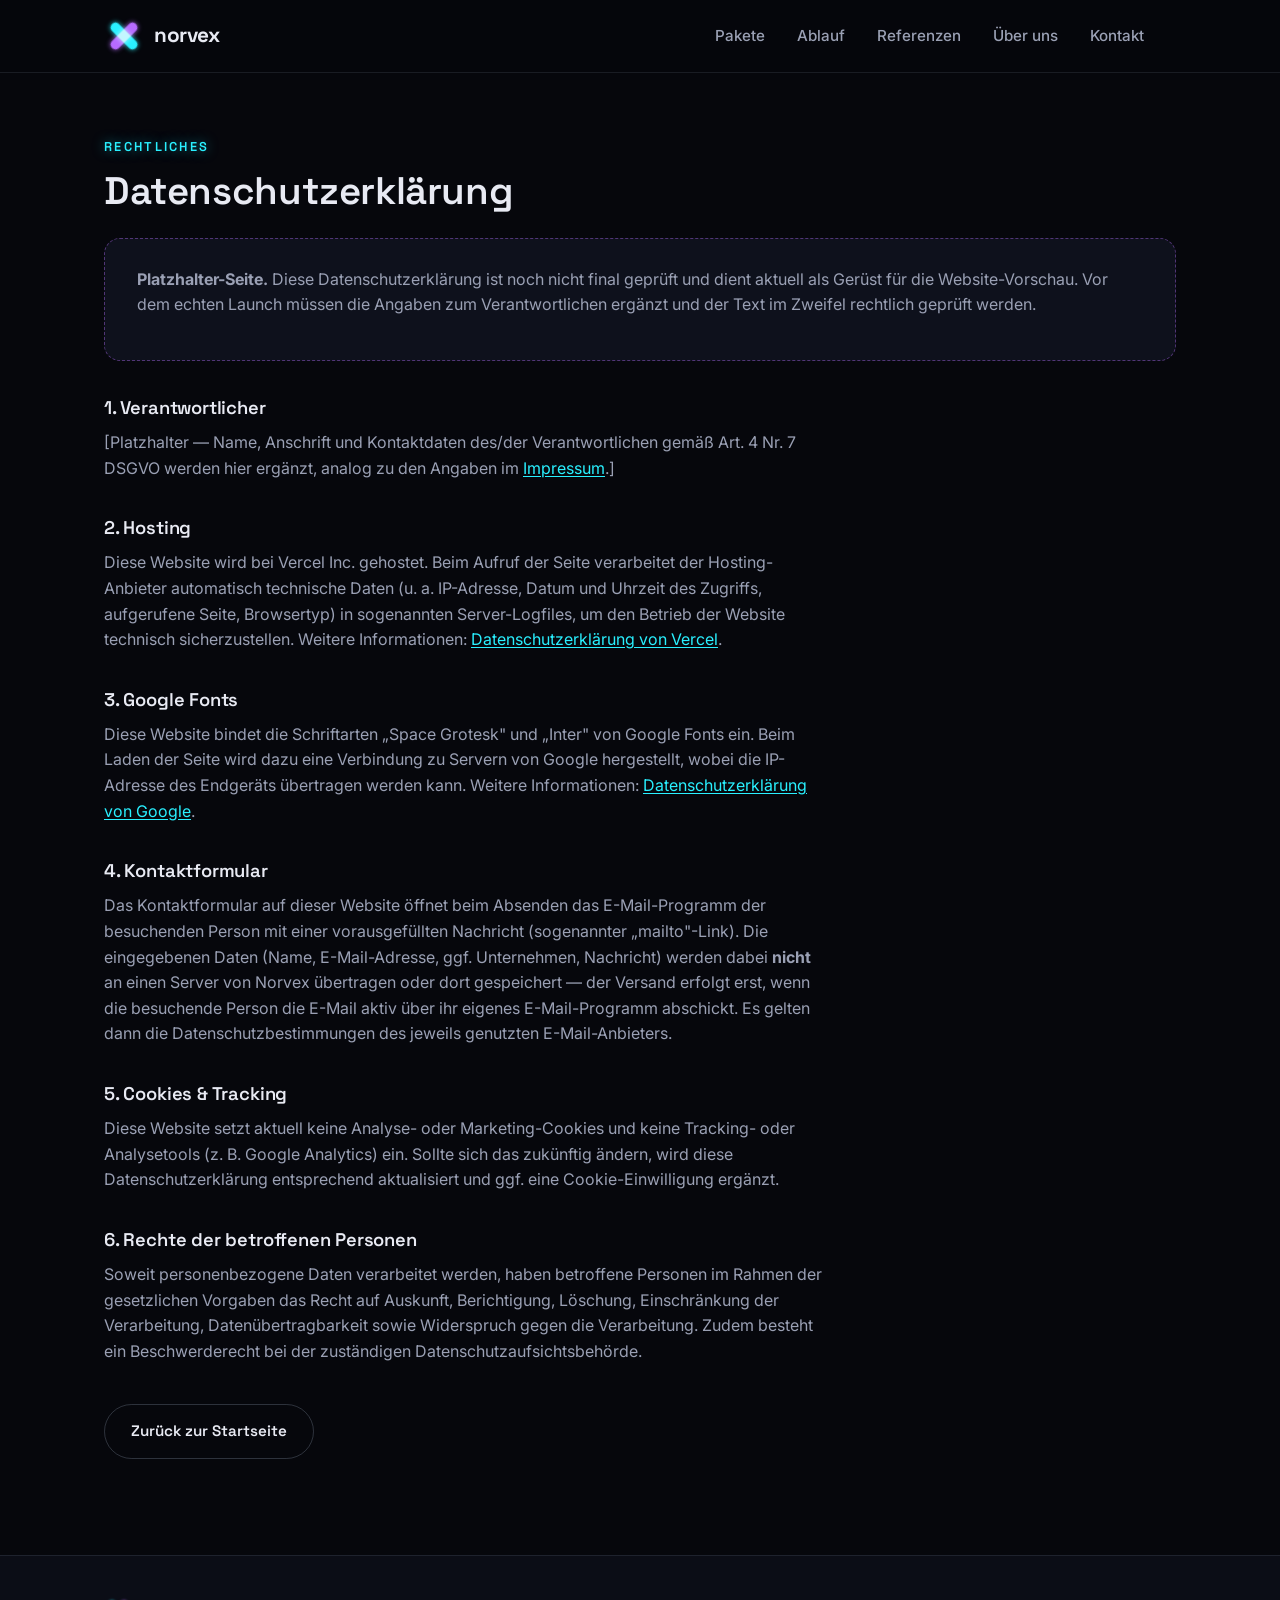
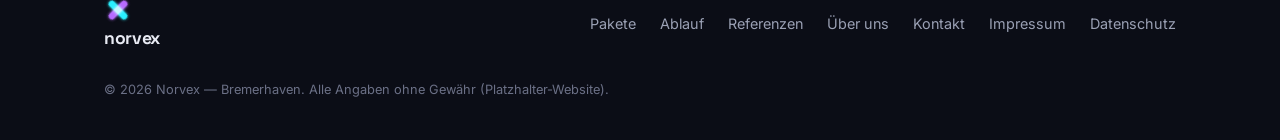
==== datenschutz.html @ a5093948 "Add Datenschutzerklärung placeholder page Covers hosting (Vercel), Google Fonts, the mailto-based co" ====
<!DOCTYPE html>
<html lang="de">
<head>
<meta charset="UTF-8">
<meta name="viewport" content="width=device-width, initial-scale=1.0">
<title>Datenschutzerklärung — Norvex</title>
<link rel="preconnect" href="https://fonts.googleapis.com">
<link rel="preconnect" href="https://fonts.gstatic.com" crossorigin>
<link href="https://fonts.googleapis.com/css2?family=Space+Grotesk:wght@500;600;700&family=Inter:wght@400;500;600&display=swap" rel="stylesheet">
<link rel="stylesheet" href="css/style.css">
</head>
<body>

<header class="site-header">
  <div class="container header-inner">
    <a href="index.html" class="logo" aria-label="Norvex Startseite">
      <svg class="logo-mark" width="40" height="40" viewBox="0 0 100 100" xmlns="http://www.w3.org/2000/svg" aria-hidden="true">
        <g style="isolation:isolate">
          <rect class="logo-bar-cyan" x="8" y="38" width="84" height="24" rx="12" transform="rotate(45 50 50)"/>
          <rect class="logo-bar-violet" x="8" y="38" width="84" height="24" rx="12" transform="rotate(-45 50 50)"/>
        </g>
      </svg>
      <span class="logo-word">norvex</span>
    </a>
    <nav class="main-nav" aria-label="Hauptnavigation">
      <a href="index.html#pakete">Pakete</a>
      <a href="index.html#ablauf">Ablauf</a>
      <a href="index.html#referenzen">Referenzen</a>
      <a href="index.html#ueber-uns">Über uns</a>
      <a href="index.html#kontakt">Kontakt</a>
    </nav>
  </div>
</header>

<main id="main">
  <section class="section legal-section">
    <div class="container">
      <p class="eyebrow">Rechtliches</p>
      <h1 class="section-title">Datenschutzerklärung</h1>

      <div class="legal-placeholder">
        <p><strong>Platzhalter-Seite.</strong> Diese Datenschutzerklärung ist noch nicht final geprüft
        und dient aktuell als Gerüst für die Website-Vorschau. Vor dem echten Launch müssen die
        Angaben zum Verantwortlichen ergänzt und der Text im Zweifel rechtlich geprüft werden.</p>
      </div>

      <h2 class="legal-subtitle">1. Verantwortlicher</h2>
      <p class="legal-text">
        [Platzhalter — Name, Anschrift und Kontaktdaten des/der Verantwortlichen gemäß Art. 4 Nr. 7 DSGVO
        werden hier ergänzt, analog zu den Angaben im <a href="impressum.html">Impressum</a>.]
      </p>

      <h2 class="legal-subtitle">2. Hosting</h2>
      <p class="legal-text">
        Diese Website wird bei Vercel Inc. gehostet. Beim Aufruf der Seite verarbeitet der Hosting-Anbieter
        automatisch technische Daten (u. a. IP-Adresse, Datum und Uhrzeit des Zugriffs, aufgerufene Seite,
        Browsertyp) in sogenannten Server-Logfiles, um den Betrieb der Website technisch sicherzustellen.
        Weitere Informationen: <a href="https://vercel.com/legal/privacy-policy" target="_blank" rel="noopener noreferrer">Datenschutzerklärung von Vercel</a>.
      </p>

      <h2 class="legal-subtitle">3. Google Fonts</h2>
      <p class="legal-text">
        Diese Website bindet die Schriftarten „Space Grotesk" und „Inter" von Google Fonts ein. Beim Laden
        der Seite wird dazu eine Verbindung zu Servern von Google hergestellt, wobei die IP-Adresse des
        Endgeräts übertragen werden kann. Weitere Informationen:
        <a href="https://policies.google.com/privacy" target="_blank" rel="noopener noreferrer">Datenschutzerklärung von Google</a>.
      </p>

      <h2 class="legal-subtitle">4. Kontaktformular</h2>
      <p class="legal-text">
        Das Kontaktformular auf dieser Website öffnet beim Absenden das E-Mail-Programm der besuchenden
        Person mit einer vorausgefüllten Nachricht (sogenannter „mailto"-Link). Die eingegebenen Daten
        (Name, E-Mail-Adresse, ggf. Unternehmen, Nachricht) werden dabei <strong>nicht</strong> an einen
        Server von Norvex übertragen oder dort gespeichert — der Versand erfolgt erst, wenn die
        besuchende Person die E-Mail aktiv über ihr eigenes E-Mail-Programm abschickt. Es gelten dann die
        Datenschutzbestimmungen des jeweils genutzten E-Mail-Anbieters.
      </p>

      <h2 class="legal-subtitle">5. Cookies &amp; Tracking</h2>
      <p class="legal-text">
        Diese Website setzt aktuell keine Analyse- oder Marketing-Cookies und keine Tracking- oder
        Analysetools (z. B. Google Analytics) ein. Sollte sich das zukünftig ändern, wird diese
        Datenschutzerklärung entsprechend aktualisiert und ggf. eine Cookie-Einwilligung ergänzt.
      </p>

      <h2 class="legal-subtitle">6. Rechte der betroffenen Personen</h2>
      <p class="legal-text">
        Soweit personenbezogene Daten verarbeitet werden, haben betroffene Personen im Rahmen der
        gesetzlichen Vorgaben das Recht auf Auskunft, Berichtigung, Löschung, Einschränkung der
        Verarbeitung, Datenübertragbarkeit sowie Widerspruch gegen die Verarbeitung. Zudem besteht ein
        Beschwerderecht bei der zuständigen Datenschutzaufsichtsbehörde.
      </p>

      <a href="index.html" class="btn btn-outline legal-back">Zurück zur Startseite</a>
    </div>
  </section>
</main>

<footer class="site-footer">
  <div class="container footer-inner">
    <div class="footer-brand">
      <svg class="logo-mark logo-mark-small" width="28" height="28" viewBox="0 0 100 100" xmlns="http://www.w3.org/2000/svg" aria-hidden="true">
        <g style="isolation:isolate">
          <rect class="logo-bar-cyan" x="8" y="38" width="84" height="24" rx="12" transform="rotate(45 50 50)"/>
          <rect class="logo-bar-violet" x="8" y="38" width="84" height="24" rx="12" transform="rotate(-45 50 50)"/>
        </g>
      </svg>
      <span class="logo-word">norvex</span>
    </div>
    <nav class="footer-nav" aria-label="Footer Navigation">
      <a href="index.html#pakete">Pakete</a>
      <a href="index.html#ablauf">Ablauf</a>
      <a href="index.html#referenzen">Referenzen</a>
      <a href="index.html#ueber-uns">Über uns</a>
      <a href="index.html#kontakt">Kontakt</a>
      <a href="impressum.html">Impressum</a>
      <a href="datenschutz.html">Datenschutz</a>
    </nav>
    <p class="footer-copy">© 2026 Norvex — Bremerhaven. Alle Angaben ohne Gewähr (Platzhalter-Website).</p>
  </div>
</footer>

</body>
</html>
---- css/style.css ----
/* =========================================================
   Norvex — Design Tokens
   ========================================================= */
:root {
  --bg: #06070c;
  --bg-alt: #0b0d16;
  --bg-card: #0e111c;
  --border: rgba(148, 163, 184, 0.14);
  --border-strong: rgba(148, 163, 184, 0.28);

  --text: #e8eaf3;
  --text-dim: #9aa0b4;
  --text-faint: #6b7086;

  --cyan: #29f0ff;
  --cyan-soft: rgba(41, 240, 255, 0.14);
  --violet: #b76bff;
  --violet-soft: rgba(183, 107, 255, 0.16);

  --glow-cyan: 0 0 8px rgba(41, 240, 255, 0.85), 0 0 24px rgba(41, 240, 255, 0.35), 0 0 60px rgba(41, 240, 255, 0.15);
  --glow-violet: 0 0 8px rgba(183, 107, 255, 0.85), 0 0 24px rgba(183, 107, 255, 0.35), 0 0 60px rgba(183, 107, 255, 0.15);

  --font-head: "Space Grotesk", "Segoe UI", sans-serif;
  --font-body: "Inter", "Segoe UI", sans-serif;

  --radius: 16px;
  --radius-sm: 10px;
  --container: 1120px;
}

/* =========================================================
   Reset
   ========================================================= */
*, *::before, *::after { box-sizing: border-box; }
html { scroll-behavior: smooth; }
body {
  margin: 0;
  background: var(--bg);
  color: var(--text);
  font-family: var(--font-body);
  font-size: 16px;
  line-height: 1.6;
  -webkit-font-smoothing: antialiased;
  overflow-x: hidden;
}
img, svg { display: block; max-width: 100%; }
a { color: inherit; text-decoration: none; }
ul, ol { list-style: none; margin: 0; padding: 0; }
h1, h2, h3, h4 {
  font-family: var(--font-head);
  font-weight: 600;
  line-height: 1.15;
  margin: 0;
  letter-spacing: -0.01em;
}
p { margin: 0; }
button { font: inherit; cursor: pointer; }

.skip-link {
  position: absolute;
  left: -999px;
  top: 0;
  background: var(--cyan);
  color: #06070c;
  padding: 10px 16px;
  z-index: 200;
  border-radius: 0 0 8px 0;
}
.skip-link:focus { left: 0; }

.container {
  width: 100%;
  max-width: var(--container);
  margin: 0 auto;
  padding: 0 24px;
}

/* =========================================================
   Text helpers
   ========================================================= */
.text-glow-cyan { color: var(--cyan); text-shadow: var(--glow-cyan); }
.text-glow-violet { color: var(--violet); text-shadow: var(--glow-violet); }

.eyebrow {
  font-family: var(--font-head);
  font-size: 0.8rem;
  font-weight: 600;
  letter-spacing: 0.18em;
  text-transform: uppercase;
  color: var(--cyan);
  text-shadow: 0 0 12px rgba(41, 240, 255, 0.5);
  margin-bottom: 12px;
}
.eyebrow.center { text-align: center; }

.section-title {
  font-size: clamp(1.7rem, 3.2vw, 2.4rem);
  margin-bottom: 16px;
}
.section-title.center { text-align: center; margin-left: auto; margin-right: auto; max-width: 640px; }

.section-sub {
  color: var(--text-dim);
  max-width: 620px;
  font-size: 1.02rem;
}
.section-sub.center { margin: 0 auto; text-align: center; }

/* =========================================================
   Buttons
   ========================================================= */
.btn {
  display: inline-flex;
  align-items: center;
  justify-content: center;
  gap: 8px;
  font-family: var(--font-head);
  font-weight: 600;
  font-size: 0.95rem;
  padding: 14px 26px;
  border-radius: 999px;
  border: 1px solid transparent;
  transition: transform 0.18s ease, box-shadow 0.18s ease, background 0.18s ease, color 0.18s ease;
  white-space: nowrap;
}
.btn:hover { transform: translateY(-2px); }

.btn-primary {
  background: linear-gradient(120deg, var(--cyan), var(--violet));
  color: #06070c;
  box-shadow: 0 0 20px rgba(41, 240, 255, 0.25), 0 0 32px rgba(183, 107, 255, 0.2);
}
.btn-primary:hover {
  box-shadow: 0 0 26px rgba(41, 240, 255, 0.45), 0 0 46px rgba(183, 107, 255, 0.35);
}

.btn-ghost {
  background: transparent;
  color: var(--text);
  border-color: var(--border-strong);
}
.btn-ghost:hover { border-color: var(--cyan); color: var(--cyan); box-shadow: 0 0 16px rgba(41, 240, 255, 0.25); }

.btn-outline {
  background: transparent;
  border-color: var(--border-strong);
  color: var(--text);
}
.btn-outline:hover { border-color: var(--violet); color: var(--violet); box-shadow: 0 0 16px rgba(183, 107, 255, 0.25); }

.btn-small { padding: 10px 18px; font-size: 0.85rem; }
.btn-full { width: 100%; }

/* =========================================================
   Logo
   ========================================================= */
.logo {
  display: inline-flex;
  align-items: center;
  gap: 10px;
}
.logo-mark { flex-shrink: 0; }
.logo-bar-cyan { fill: var(--cyan); filter: drop-shadow(0 0 6px rgba(41, 240, 255, 0.9)); }
.logo-bar-violet {
  fill: var(--violet);
  mix-blend-mode: screen;
  filter: drop-shadow(0 0 6px rgba(183, 107, 255, 0.9));
}
.logo-word {
  font-family: var(--font-head);
  font-weight: 700;
  font-size: 1.3rem;
  letter-spacing: -0.02em;
  color: var(--text);
}
.logo-mark-small + .logo-word { font-size: 1.1rem; }

/* =========================================================
   Header
   ========================================================= */
.site-header {
  position: sticky;
  top: 0;
  z-index: 100;
  backdrop-filter: blur(14px);
  background: rgba(6, 7, 12, 0.72);
  border-bottom: 1px solid var(--border);
}
.header-inner {
  display: flex;
  align-items: center;
  justify-content: space-between;
  gap: 24px;
  padding-top: 16px;
  padding-bottom: 16px;
}
.main-nav {
  display: flex;
  gap: 32px;
  margin-left: auto;
  margin-right: 32px;
}
.main-nav a {
  font-size: 0.95rem;
  font-weight: 500;
  color: var(--text-dim);
  transition: color 0.18s ease, text-shadow 0.18s ease;
}
.main-nav a:hover { color: var(--cyan); text-shadow: 0 0 10px rgba(41, 240, 255, 0.6); }

.nav-cta-mobile { display: none; }

.header-cta { flex-shrink: 0; }

.nav-toggle {
  display: none;
  flex-direction: column;
  justify-content: center;
  gap: 5px;
  width: 40px;
  height: 40px;
  background: transparent;
  border: 1px solid var(--border-strong);
  border-radius: 8px;
  padding: 0;
}
.nav-toggle span {
  display: block;
  height: 2px;
  margin: 0 8px;
  background: var(--text);
  border-radius: 2px;
  transition: transform 0.2s ease, opacity 0.2s ease;
}
.nav-toggle[aria-expanded="true"] span:nth-child(1) { transform: translateY(7px) rotate(45deg); }
.nav-toggle[aria-expanded="true"] span:nth-child(2) { opacity: 0; }
.nav-toggle[aria-expanded="true"] span:nth-child(3) { transform: translateY(-7px) rotate(-45deg); }

/* =========================================================
   Hero
   ========================================================= */
.hero {
  position: relative;
  min-height: calc(100vh - 81px);
  display: flex;
  align-items: center;
  padding: 90px 0;
  overflow: hidden;
}
.hero-glow {
  position: absolute;
  width: 520px;
  height: 520px;
  border-radius: 50%;
  filter: blur(110px);
  opacity: 0.35;
  pointer-events: none;
  z-index: 0;
}
.hero-glow-cyan { background: var(--cyan); top: -180px; left: -140px; }
.hero-glow-violet { background: var(--violet); top: -80px; right: -160px; }

.hero-inner { position: relative; z-index: 1; max-width: 780px; }

.scroll-cue {
  position: absolute;
  left: 50%;
  bottom: 28px;
  transform: translateX(-50%);
  z-index: 1;
  display: flex;
  flex-direction: column;
  align-items: center;
  gap: 6px;
  color: var(--text-dim);
  transition: color 0.2s ease;
}
.scroll-cue:hover { color: var(--cyan); }
.scroll-cue-text {
  font-family: var(--font-head);
  font-size: 0.72rem;
  font-weight: 600;
  letter-spacing: 0.14em;
  text-transform: uppercase;
}
.scroll-cue-arrow {
  filter: drop-shadow(0 0 6px rgba(41, 240, 255, 0.6));
  animation: scroll-cue-bounce 2s ease-in-out infinite;
}

@keyframes scroll-cue-bounce {
  0%, 100% { transform: translateY(0); }
  50% { transform: translateY(7px); }
}

.hero-title {
  font-size: clamp(2.2rem, 5vw, 3.6rem);
  margin-bottom: 22px;
}
.hero-sub {
  font-size: 1.1rem;
  color: var(--text-dim);
  max-width: 560px;
  margin-bottom: 36px;
}
.hero-actions { display: flex; gap: 16px; flex-wrap: wrap; }

/* =========================================================
   Sections
   ========================================================= */
.section { padding: 96px 0; }
.section-alt { background: var(--bg-alt); }

/* =========================================================
   Pricing
   ========================================================= */
.pricing-grid {
  margin-top: 56px;
  display: grid;
  grid-template-columns: repeat(3, 1fr);
  gap: 28px;
  align-items: stretch;
}
.price-card {
  position: relative;
  background: var(--bg-card);
  border: 1px solid var(--border);
  border-radius: var(--radius);
  padding: 36px 30px;
  display: flex;
  flex-direction: column;
  transition: transform 0.2s ease, border-color 0.2s ease;
}
.price-card:hover { transform: translateY(-4px); border-color: var(--border-strong); }

.price-card-featured {
  border-color: rgba(41, 240, 255, 0.5);
  background: linear-gradient(160deg, rgba(41, 240, 255, 0.06), rgba(183, 107, 255, 0.06)), var(--bg-card);
  box-shadow: 0 0 0 1px rgba(41, 240, 255, 0.15), 0 24px 60px -20px rgba(41, 240, 255, 0.25), 0 24px 60px -24px rgba(183, 107, 255, 0.2);
}

.price-badge {
  position: absolute;
  top: -14px;
  left: 30px;
  background: linear-gradient(120deg, var(--cyan), var(--violet));
  color: #06070c;
  font-family: var(--font-head);
  font-weight: 700;
  font-size: 0.75rem;
  letter-spacing: 0.05em;
  text-transform: uppercase;
  padding: 6px 14px;
  border-radius: 999px;
}

.price-name { font-size: 1.4rem; margin-bottom: 10px; }
.price-range {
  font-family: var(--font-head);
  font-size: 1.9rem;
  font-weight: 700;
  color: var(--cyan);
  text-shadow: var(--glow-cyan);
  margin-bottom: 12px;
}
.price-card-featured .price-range { color: var(--violet); text-shadow: var(--glow-violet); }

.price-desc { color: var(--text-dim); margin-bottom: 24px; }
.price-features {
  display: flex;
  flex-direction: column;
  gap: 12px;
  margin-bottom: 32px;
  flex-grow: 1;
}
.price-features li {
  position: relative;
  padding-left: 24px;
  font-size: 0.95rem;
  color: var(--text);
}
.price-features li::before {
  content: "";
  position: absolute;
  left: 0;
  top: 8px;
  width: 8px;
  height: 8px;
  border-radius: 50%;
  background: var(--cyan);
  box-shadow: 0 0 8px rgba(41, 240, 255, 0.9);
}
.price-card-featured .price-features li::before {
  background: var(--violet);
  box-shadow: 0 0 8px rgba(183, 107, 255, 0.9);
}

/* =========================================================
   Portfolio (Referenzen placeholder)
   ========================================================= */
.portfolio-grid {
  margin-top: 56px;
  display: grid;
  grid-template-columns: repeat(3, 1fr);
  gap: 28px;
}

.portfolio-placeholder {
  position: relative;
  aspect-ratio: 4 / 3;
  border: 1px dashed var(--border-strong);
  border-radius: var(--radius);
  display: flex;
  align-items: center;
  justify-content: center;
  overflow: hidden;
  background: rgba(14, 17, 28, 0.4);
}
.portfolio-placeholder::before {
  content: "";
  position: absolute;
  inset: 0;
  background:
    radial-gradient(circle at 25% 20%, rgba(41, 240, 255, 0.16), transparent 55%),
    radial-gradient(circle at 75% 80%, rgba(183, 107, 255, 0.16), transparent 55%);
}

.portfolio-badge {
  position: relative;
  font-family: var(--font-head);
  font-size: 0.78rem;
  font-weight: 600;
  letter-spacing: 0.05em;
  text-transform: uppercase;
  color: var(--text-dim);
  border: 1px solid var(--border-strong);
  border-radius: 999px;
  padding: 8px 16px;
  background: rgba(6, 7, 12, 0.6);
}

.portfolio-cta {
  margin-top: 40px;
  text-align: center;
}

/* =========================================================
   Process (Ablauf)
   ========================================================= */
.process-grid {
  margin-top: 56px;
  display: grid;
  grid-template-columns: repeat(4, 1fr);
  gap: 28px;
  counter-reset: step;
}
.process-step {
  background: var(--bg-card);
  border: 1px solid var(--border);
  border-radius: var(--radius);
  padding: 32px 26px;
}
.process-number {
  display: block;
  font-family: var(--font-head);
  font-size: 2.2rem;
  font-weight: 700;
  margin-bottom: 16px;
}
.process-step h3 { font-size: 1.1rem; margin-bottom: 10px; }
.process-step p { color: var(--text-dim); font-size: 0.95rem; }

/* =========================================================
   About
   ========================================================= */
.about-inner {
  display: grid;
  grid-template-columns: 1.2fr 0.8fr;
  gap: 60px;
  align-items: center;
}
.about-text p { color: var(--text-dim); margin-bottom: 16px; }
.about-text p:last-child { margin-bottom: 0; }

.about-visual {
  position: relative;
  height: 320px;
}
.about-glow-shape {
  position: absolute;
  border-radius: 50%;
  filter: blur(60px);
  opacity: 0.55;
}
.shape-cyan {
  width: 240px; height: 240px;
  background: var(--cyan);
  top: 10%; left: 10%;
}
.shape-violet {
  width: 240px; height: 240px;
  background: var(--violet);
  bottom: 5%; right: 5%;
  mix-blend-mode: screen;
}

/* =========================================================
   Contact
   ========================================================= */
.contact-inner {
  display: grid;
  grid-template-columns: 0.9fr 1.1fr;
  gap: 60px;
  align-items: start;
}
.contact-intro .section-sub { margin-bottom: 32px; }

.contact-details {
  display: flex;
  flex-direction: column;
  gap: 16px;
  margin-bottom: 20px;
}
.contact-details li { display: flex; flex-direction: column; gap: 2px; }
.contact-label {
  font-size: 0.78rem;
  text-transform: uppercase;
  letter-spacing: 0.08em;
  color: var(--text-faint);
}
.contact-details a { font-size: 1.05rem; font-weight: 500; transition: color 0.18s ease; }
.contact-details a:hover { color: var(--cyan); text-shadow: 0 0 10px rgba(41, 240, 255, 0.5); }

.placeholder-note {
  font-size: 0.85rem;
  color: var(--text-faint);
  background: rgba(183, 107, 255, 0.08);
  border: 1px dashed rgba(183, 107, 255, 0.35);
  border-radius: var(--radius-sm);
  padding: 12px 16px;
}

.contact-form {
  background: var(--bg-card);
  border: 1px solid var(--border);
  border-radius: var(--radius);
  padding: 36px;
  display: flex;
  flex-direction: column;
  gap: 20px;
}
.form-row { display: flex; flex-direction: column; gap: 8px; }
.form-row label { font-size: 0.85rem; color: var(--text-dim); }
.form-row input,
.form-row textarea {
  background: var(--bg-alt);
  border: 1px solid var(--border-strong);
  border-radius: var(--radius-sm);
  padding: 12px 14px;
  color: var(--text);
  font-family: var(--font-body);
  font-size: 0.95rem;
  resize: vertical;
  transition: border-color 0.18s ease, box-shadow 0.18s ease;
}
.form-row input:focus,
.form-row textarea:focus {
  outline: none;
  border-color: var(--cyan);
  box-shadow: 0 0 0 3px rgba(41, 240, 255, 0.15);
}
.form-note { font-size: 0.88rem; color: var(--cyan); min-height: 1.2em; }

/* =========================================================
   Footer
   ========================================================= */
.site-footer {
  border-top: 1px solid var(--border);
  padding: 40px 0;
  background: var(--bg-alt);
}
.footer-inner {
  display: flex;
  flex-wrap: wrap;
  align-items: center;
  justify-content: space-between;
  gap: 20px;
}
.footer-nav { display: flex; gap: 24px; flex-wrap: wrap; }
.footer-nav a {
  font-size: 0.9rem;
  color: var(--text-dim);
  transition: color 0.18s ease;
}
.footer-nav a:hover { color: var(--violet); text-shadow: 0 0 10px rgba(183, 107, 255, 0.5); }
.footer-copy {
  width: 100%;
  font-size: 0.8rem;
  color: var(--text-faint);
  margin-top: 8px;
}

/* =========================================================
   Legal placeholder page
   ========================================================= */
.legal-section { padding-top: 64px; }
.legal-placeholder {
  background: var(--bg-card);
  border: 1px dashed rgba(183, 107, 255, 0.4);
  border-radius: var(--radius);
  padding: 28px 32px;
  margin: 24px 0 32px;
  color: var(--text-dim);
}
.legal-placeholder p { margin-bottom: 14px; }
.legal-placeholder ul { margin: 0 0 4px; padding-left: 20px; list-style: disc; }
.legal-placeholder li { margin-bottom: 6px; }

.legal-subtitle {
  font-size: 1.15rem;
  margin: 36px 0 12px;
}
.legal-text {
  color: var(--text-dim);
  max-width: 720px;
  margin-bottom: 8px;
}
.legal-text a { color: var(--cyan); text-decoration: underline; text-underline-offset: 2px; }
.legal-text a:hover { text-shadow: 0 0 8px rgba(41, 240, 255, 0.5); }
.legal-back { margin-top: 32px; }

/* =========================================================
   Responsive
   ========================================================= */
@media (max-width: 960px) {
  .pricing-grid { grid-template-columns: 1fr; }
  .portfolio-grid { grid-template-columns: 1fr; }
  .process-grid { grid-template-columns: repeat(2, 1fr); }
  .about-inner { grid-template-columns: 1fr; }
  .about-visual { height: 220px; order: -1; }
  .contact-inner { grid-template-columns: 1fr; }
}

@media (max-width: 760px) {
  .header-inner { padding-top: 14px; padding-bottom: 14px; }
  .main-nav { display: none; }
  .header-cta { display: none; }
  .nav-toggle { display: flex; }

  .main-nav.nav-open {
    display: flex;
    flex-direction: column;
    position: absolute;
    top: 100%;
    left: 0;
    right: 0;
    background: rgba(6, 7, 12, 0.98);
    border-bottom: 1px solid var(--border);
    padding: 24px 24px 32px;
    gap: 22px;
    margin: 0;
    font-size: 1.05rem;
  }

  .nav-cta-mobile {
    display: flex;
    margin-top: 6px;
  }

  .hero { min-height: calc(100vh - 65px); padding: 64px 0; }
  .hero-glow { width: 360px; height: 360px; filter: blur(90px); }
  .hero-title { margin-bottom: 18px; }
  .hero-sub { margin-bottom: 28px; }
  .hero-actions { flex-direction: column; align-items: stretch; gap: 14px; }

  .section { padding: 64px 0; }
  .section-sub { font-size: 0.98rem; }
  .pricing-grid { margin-top: 40px; gap: 20px; }
  .portfolio-grid { margin-top: 40px; gap: 20px; }
  .portfolio-cta { margin-top: 28px; }
  .process-grid { grid-template-columns: 1fr; margin-top: 40px; gap: 20px; }
  .about-inner { gap: 32px; }
  .contact-inner { gap: 36px; }
}

@media (max-width: 420px) {
  .container { padding: 0 18px; }
  .price-card, .contact-form { padding: 26px 20px; }
  .hero-title { font-size: 2rem; }
  .btn { padding: 13px 22px; }
}

/* Reduced motion */
@media (prefers-reduced-motion: reduce) {
  html { scroll-behavior: auto; }
  .btn, .price-card, .main-nav a, .footer-nav a { transition: none; }
  .scroll-cue-arrow { animation: none; }
}

/* =========================================================
   Custom cursor (easter egg, fine-pointer devices only)
   ========================================================= */
.cursor-active,
.cursor-active a,
.cursor-active button,
.cursor-active input,
.cursor-active textarea {
  cursor: none;
}

.cursor-dot {
  position: fixed;
  top: 0;
  left: 0;
  width: 28px;
  height: 28px;
  pointer-events: none;
  z-index: 9999;
  transform: translate(-50%, -50%);
  transition: width 0.12s ease, height 0.12s ease, opacity 0.2s ease, transform 0.12s ease;
  opacity: 0;
}
.cursor-dot svg { width: 100%; height: 100%; display: block; }

.cursor-ring {
  position: fixed;
  top: 0;
  left: 0;
  width: 64px;
  height: 64px;
  border-radius: 50%;
  background: radial-gradient(circle, rgba(41, 240, 255, 0.4) 0%, rgba(183, 107, 255, 0.28) 45%, rgba(183, 107, 255, 0) 72%);
  filter: blur(4px);
  mix-blend-mode: screen;
  pointer-events: none;
  z-index: 9998;
  transform: translate(-50%, -50%);
  transition: width 0.2s ease, height 0.2s ease, opacity 0.2s ease;
  opacity: 0;
}

.cursor-dot.cursor-visible,
.cursor-ring.cursor-visible { opacity: 1; }

.cursor-dot.cursor-hover {
  width: 36px;
  height: 36px;
  transform: translate(-50%, -50%) rotate(90deg);
}

.cursor-ring.cursor-hover {
  width: 88px;
  height: 88px;
}
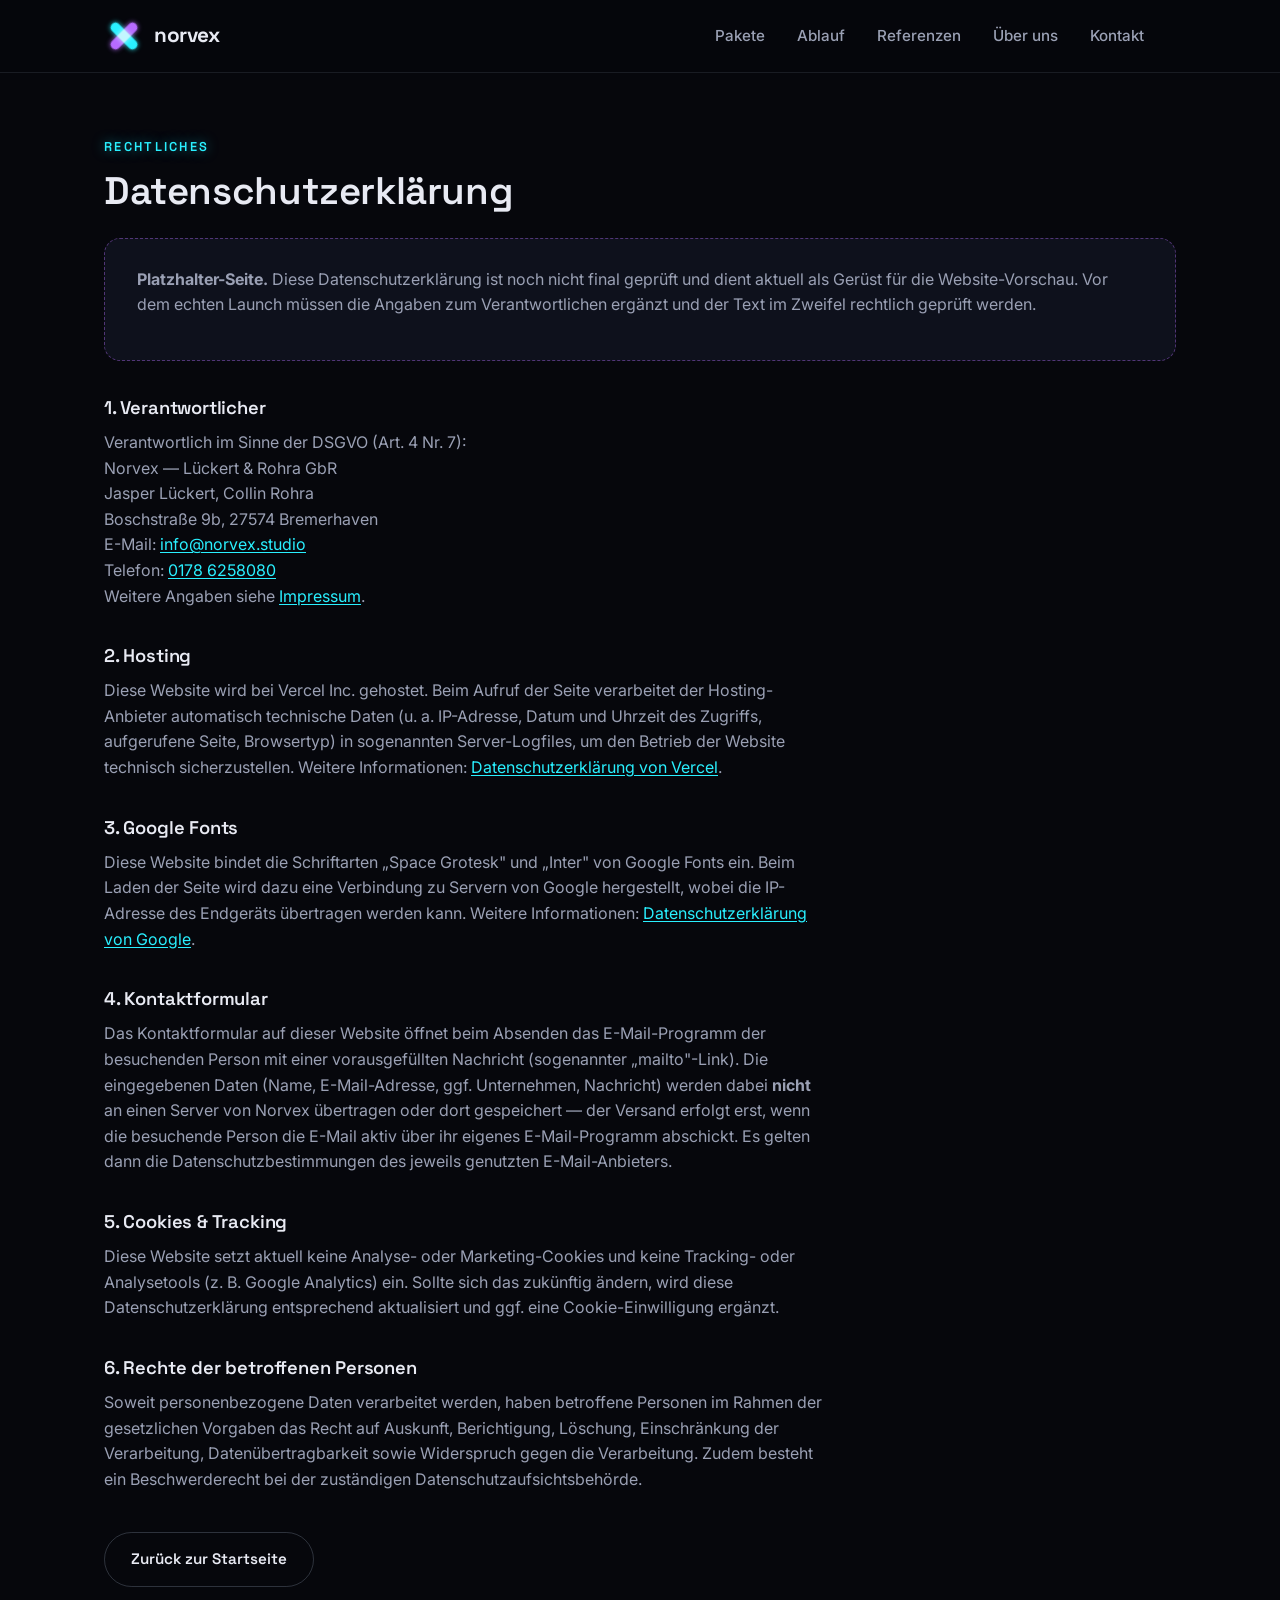
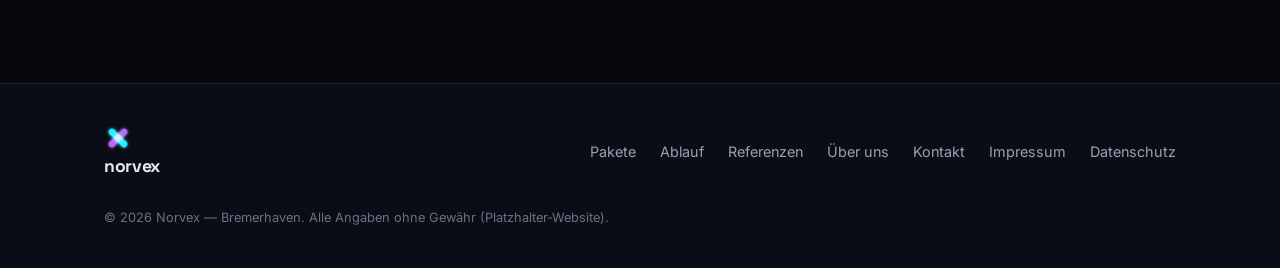
==== commit 9d54a16a: "Fill in real business details in Impressum, Datenschutz and Kontakt Adds the GbR's legal name, both " ====
--- a/datenschutz.html
+++ b/datenschutz.html
@@ -46,8 +46,13 @@
 
       <h2 class="legal-subtitle">1. Verantwortlicher</h2>
       <p class="legal-text">
-        [Platzhalter — Name, Anschrift und Kontaktdaten des/der Verantwortlichen gemäß Art. 4 Nr. 7 DSGVO
-        werden hier ergänzt, analog zu den Angaben im <a href="impressum.html">Impressum</a>.]
+        Verantwortlich im Sinne der DSGVO (Art. 4 Nr. 7):<br>
+        Norvex — Lückert &amp; Rohra GbR<br>
+        Jasper Lückert, Collin Rohra<br>
+        Boschstraße 9b, 27574 Bremerhaven<br>
+        E-Mail: <a href="mailto:info@norvex.studio">info@norvex.studio</a><br>
+        Telefon: <a href="tel:+491786258080">0178 6258080</a><br>
+        Weitere Angaben siehe <a href="impressum.html">Impressum</a>.
       </p>
 
       <h2 class="legal-subtitle">2. Hosting</h2>
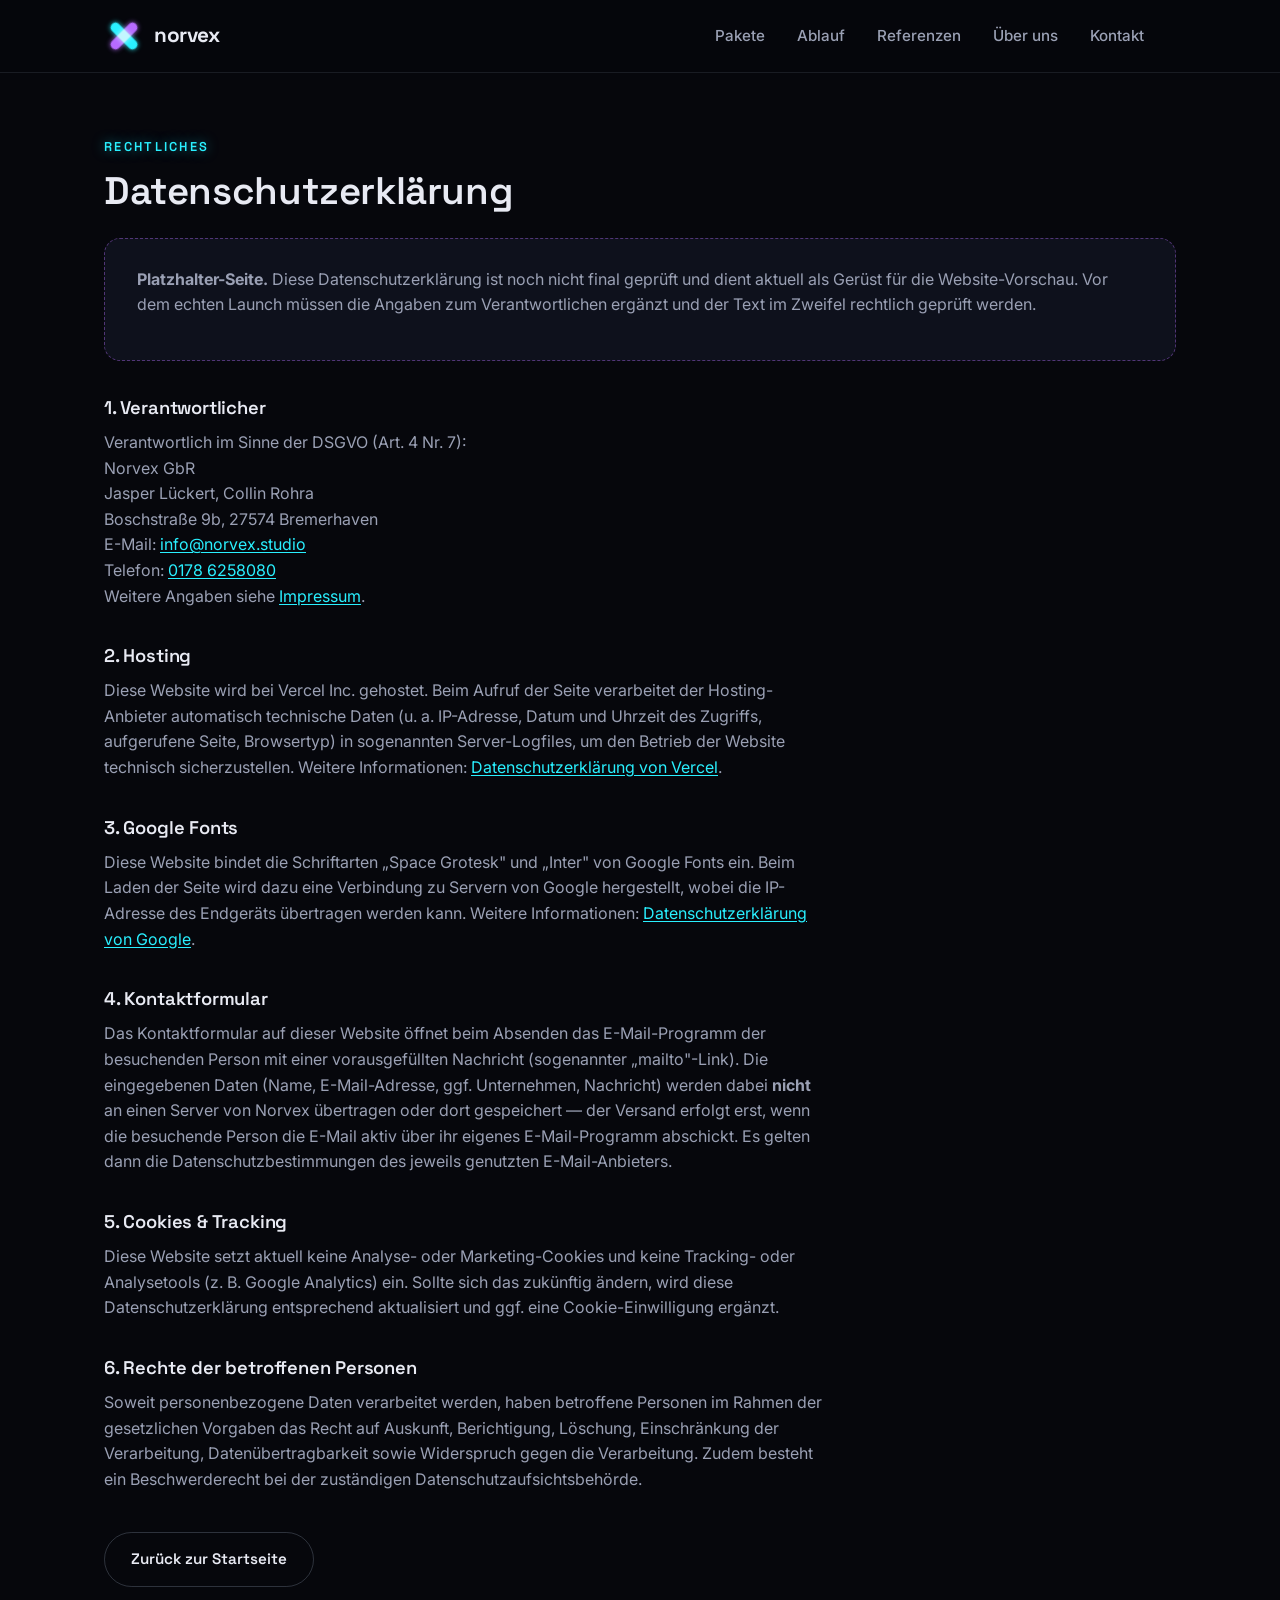
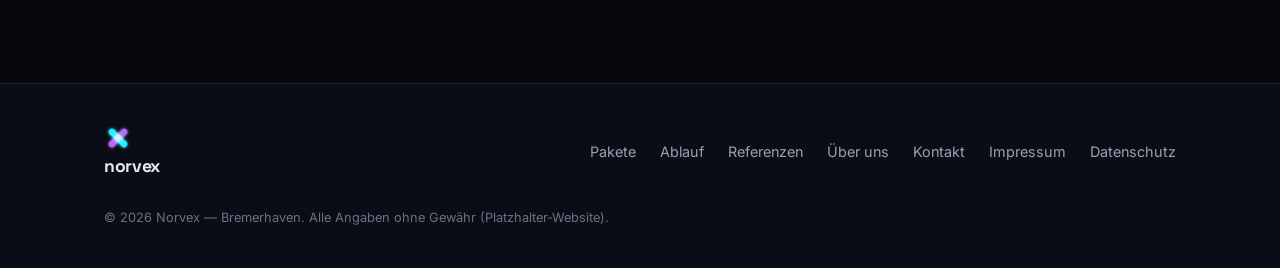
==== commit f153fb04: "Correct company name to Norvex GbR in Impressum and Datenschutz" ====
--- a/datenschutz.html
+++ b/datenschutz.html
@@ -47,7 +47,7 @@
       <h2 class="legal-subtitle">1. Verantwortlicher</h2>
       <p class="legal-text">
         Verantwortlich im Sinne der DSGVO (Art. 4 Nr. 7):<br>
-        Norvex — Lückert &amp; Rohra GbR<br>
+        Norvex GbR<br>
         Jasper Lückert, Collin Rohra<br>
         Boschstraße 9b, 27574 Bremerhaven<br>
         E-Mail: <a href="mailto:info@norvex.studio">info@norvex.studio</a><br>
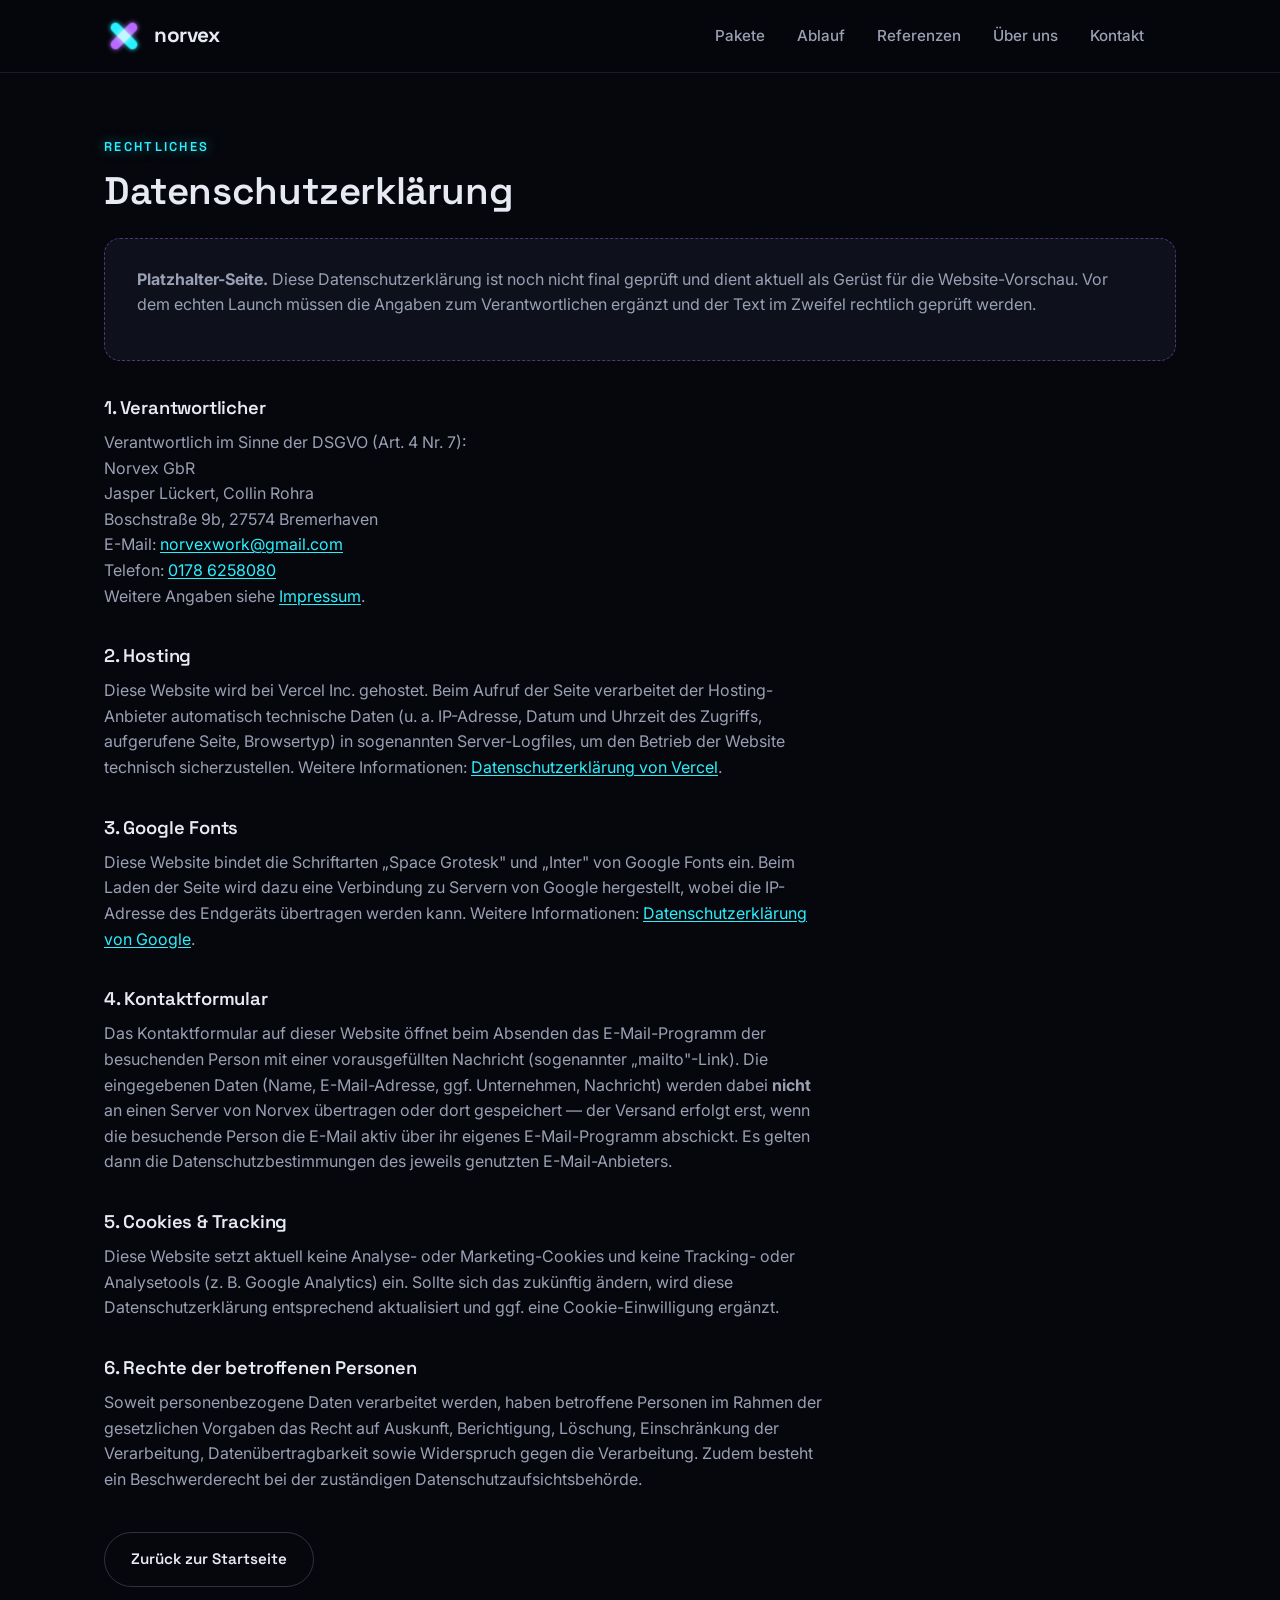
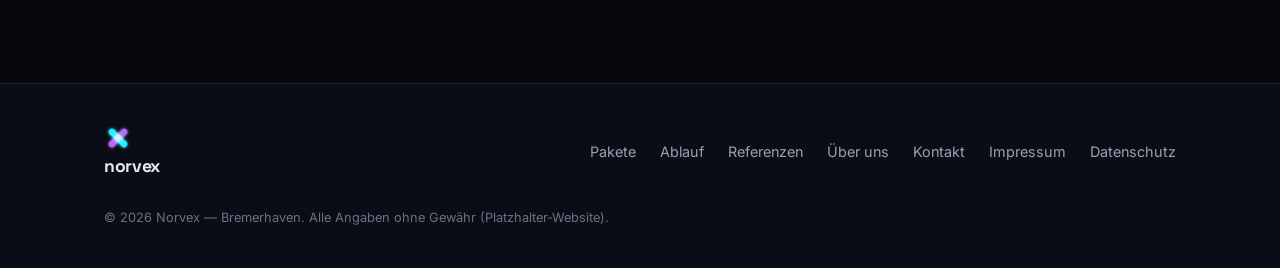
==== commit 306676a8: "Switch contact email to direct Gmail address as interim fix Uses norvexwork@gmail.com everywhere (Ko" ====
--- a/datenschutz.html
+++ b/datenschutz.html
@@ -50,7 +50,7 @@
         Norvex GbR<br>
         Jasper Lückert, Collin Rohra<br>
         Boschstraße 9b, 27574 Bremerhaven<br>
-        E-Mail: <a href="mailto:info@norvex.studio">info@norvex.studio</a><br>
+        E-Mail: <a href="mailto:norvexwork@gmail.com">norvexwork@gmail.com</a><br>
         Telefon: <a href="tel:+491786258080">0178 6258080</a><br>
         Weitere Angaben siehe <a href="impressum.html">Impressum</a>.
       </p>
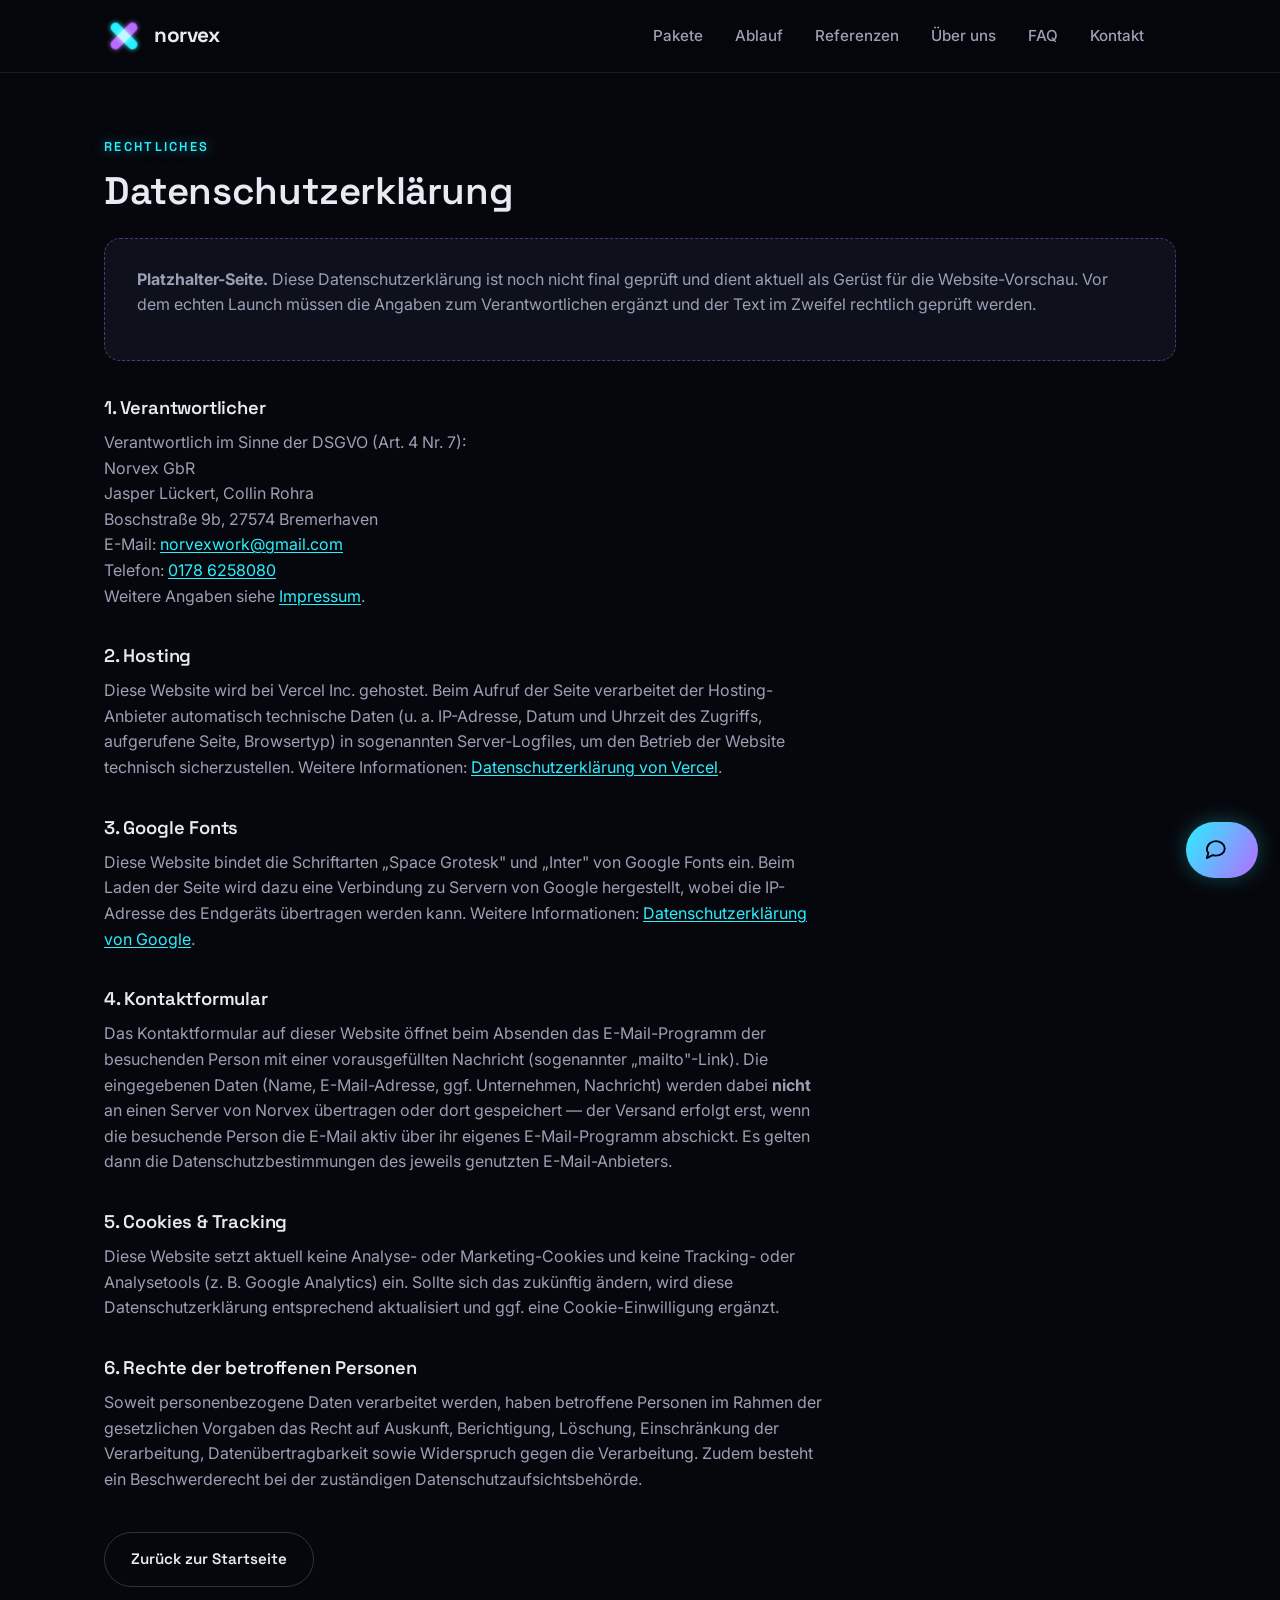
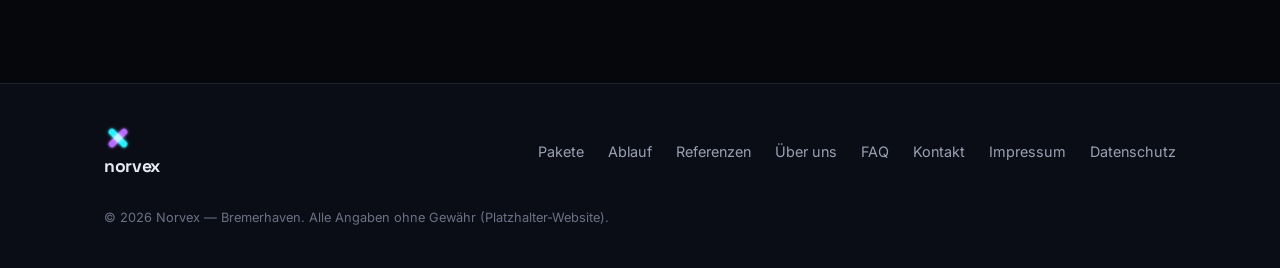
==== commit d03322ef: "Add FAQ, WhatsApp button, side dot-nav, response-time note, sitemap - FAQ accordion (native details/" ====
--- a/datenschutz.html
+++ b/datenschutz.html
@@ -27,6 +27,7 @@
       <a href="index.html#ablauf">Ablauf</a>
       <a href="index.html#referenzen">Referenzen</a>
       <a href="index.html#ueber-uns">Über uns</a>
+      <a href="index.html#faq">FAQ</a>
       <a href="index.html#kontakt">Kontakt</a>
     </nav>
   </div>
@@ -117,6 +118,7 @@
       <a href="index.html#ablauf">Ablauf</a>
       <a href="index.html#referenzen">Referenzen</a>
       <a href="index.html#ueber-uns">Über uns</a>
+      <a href="index.html#faq">FAQ</a>
       <a href="index.html#kontakt">Kontakt</a>
       <a href="impressum.html">Impressum</a>
       <a href="datenschutz.html">Datenschutz</a>
@@ -125,5 +127,18 @@
   </div>
 </footer>
 
+<a
+  class="whatsapp-fab"
+  href="https://wa.me/491786258080?text=Hallo%20Norvex%2C%20ich%20habe%20eine%20Frage%20zu%20einer%20Website."
+  target="_blank"
+  rel="noopener noreferrer"
+  aria-label="Per WhatsApp schreiben"
+>
+  <svg viewBox="0 0 32 32" width="26" height="26" fill="none" stroke="currentColor" stroke-width="2.3" stroke-linecap="round" stroke-linejoin="round" aria-hidden="true">
+    <path d="M6 16c0-6.6 5.4-11 11-11s11 4.4 11 9-4.4 9-11 9c-1.4 0-2.7-.2-3.9-.6L6 26l1.8-6.4C6.7 18.2 6 17.1 6 16Z"/>
+  </svg>
+  <span class="whatsapp-fab-label">WhatsApp</span>
+</a>
+
 </body>
 </html>
--- a/css/style.css
+++ b/css/style.css
@@ -445,6 +445,68 @@
 }
 
 /* =========================================================
+   FAQ
+   ========================================================= */
+.faq-list {
+  max-width: 720px;
+  margin: 48px auto 0;
+  display: flex;
+  flex-direction: column;
+  gap: 12px;
+}
+
+.faq-item {
+  background: var(--bg-card);
+  border: 1px solid var(--border);
+  border-radius: var(--radius-sm);
+  padding: 4px 22px;
+  transition: border-color 0.2s ease;
+}
+.faq-item[open] { border-color: var(--border-strong); }
+
+.faq-item summary {
+  list-style: none;
+  cursor: pointer;
+  display: flex;
+  align-items: center;
+  justify-content: space-between;
+  gap: 16px;
+  padding: 18px 0;
+  font-family: var(--font-head);
+  font-weight: 600;
+  font-size: 1rem;
+}
+.faq-item summary::-webkit-details-marker { display: none; }
+
+.faq-item summary::after {
+  content: "+";
+  flex-shrink: 0;
+  font-family: var(--font-head);
+  font-size: 1.3rem;
+  font-weight: 400;
+  color: var(--cyan);
+  text-shadow: 0 0 10px rgba(41, 240, 255, 0.5);
+  transition: transform 0.2s ease;
+}
+.faq-item[open] summary::after {
+  content: "+";
+  transform: rotate(45deg);
+  color: var(--violet);
+  text-shadow: 0 0 10px rgba(183, 107, 255, 0.5);
+}
+
+.faq-item p {
+  color: var(--text-dim);
+  padding: 0 0 20px;
+  margin: 0;
+  max-width: 62ch;
+}
+
+@media (prefers-reduced-motion: reduce) {
+  .faq-item, .faq-item summary::after { transition: none; }
+}
+
+/* =========================================================
    Process (Ablauf)
    ========================================================= */
 .process-grid {
@@ -530,6 +592,23 @@
 }
 .contact-details a { font-size: 1.05rem; font-weight: 500; transition: color 0.18s ease; }
 .contact-details a:hover { color: var(--cyan); text-shadow: 0 0 10px rgba(41, 240, 255, 0.5); }
+
+.response-time {
+  display: flex;
+  align-items: center;
+  gap: 9px;
+  margin-top: 24px;
+  font-size: 0.85rem;
+  color: var(--text-dim);
+}
+.response-dot {
+  width: 8px;
+  height: 8px;
+  border-radius: 50%;
+  background: var(--cyan);
+  box-shadow: 0 0 8px rgba(41, 240, 255, 0.8);
+  flex-shrink: 0;
+}
 
 .placeholder-note {
   font-size: 0.85rem;
@@ -570,6 +649,120 @@
   box-shadow: 0 0 0 3px rgba(41, 240, 255, 0.15);
 }
 .form-note { font-size: 0.88rem; color: var(--cyan); min-height: 1.2em; }
+
+/* =========================================================
+   Dot navigation (side scroll indicator)
+   ========================================================= */
+.dot-nav {
+  display: none;
+  position: fixed;
+  right: 28px;
+  top: 50%;
+  transform: translateY(-50%);
+  z-index: 400;
+  flex-direction: column;
+  align-items: center;
+  gap: 18px;
+}
+
+@media (min-width: 1180px) {
+  .dot-nav { display: flex; }
+}
+
+.dot-nav-item {
+  position: relative;
+  width: 9px;
+  height: 9px;
+  border-radius: 50%;
+  background: var(--border-strong);
+  transition: background 0.2s ease, box-shadow 0.2s ease, transform 0.2s ease;
+}
+.dot-nav-item:hover { transform: scale(1.4); }
+.dot-nav-item.active {
+  background: linear-gradient(135deg, var(--cyan), var(--violet));
+  box-shadow: 0 0 10px rgba(41, 240, 255, 0.6), 0 0 16px rgba(183, 107, 255, 0.4);
+  transform: scale(1.3);
+}
+
+.dot-nav-tooltip {
+  position: absolute;
+  right: 20px;
+  top: 50%;
+  transform: translateY(-50%);
+  white-space: nowrap;
+  font-family: var(--font-head);
+  font-size: 0.75rem;
+  font-weight: 600;
+  color: var(--text-dim);
+  background: var(--bg-card);
+  border: 1px solid var(--border-strong);
+  padding: 5px 12px;
+  border-radius: 6px;
+  opacity: 0;
+  pointer-events: none;
+  transition: opacity 0.15s ease;
+}
+.dot-nav-item:hover .dot-nav-tooltip,
+.dot-nav-item:focus-visible .dot-nav-tooltip { opacity: 1; }
+
+/* =========================================================
+   WhatsApp FAB
+   ========================================================= */
+.whatsapp-fab {
+  position: fixed;
+  right: 22px;
+  bottom: 22px;
+  z-index: 500;
+  display: flex;
+  align-items: center;
+  gap: 10px;
+  height: 56px;
+  padding: 0 20px 0 16px;
+  border-radius: 999px;
+  background: linear-gradient(120deg, var(--cyan), var(--violet));
+  color: #06070c;
+  box-shadow: 0 0 20px rgba(41, 240, 255, 0.3), 0 10px 30px rgba(0, 0, 0, 0.4);
+  transition: transform 0.18s ease, box-shadow 0.18s ease, padding 0.18s ease;
+}
+.whatsapp-fab svg { flex-shrink: 0; }
+.whatsapp-fab-label {
+  font-family: var(--font-head);
+  font-weight: 700;
+  font-size: 0.88rem;
+  white-space: nowrap;
+  max-width: 0;
+  overflow: hidden;
+  opacity: 0;
+  transition: max-width 0.22s ease, opacity 0.18s ease;
+}
+.whatsapp-fab:hover {
+  transform: translateY(-2px);
+  box-shadow: 0 0 28px rgba(41, 240, 255, 0.45), 0 12px 34px rgba(0, 0, 0, 0.45);
+}
+.whatsapp-fab:hover .whatsapp-fab-label {
+  max-width: 90px;
+  opacity: 1;
+}
+.whatsapp-fab:focus-visible {
+  outline: 2px solid var(--cyan);
+  outline-offset: 3px;
+}
+
+@media (max-width: 760px) {
+  .whatsapp-fab {
+    right: 16px;
+    bottom: 16px;
+    width: 52px;
+    height: 52px;
+    padding: 0;
+    justify-content: center;
+  }
+  .whatsapp-fab-label { display: none; }
+}
+
+@media (prefers-reduced-motion: reduce) {
+  .whatsapp-fab, .whatsapp-fab-label { transition: none; }
+}
 
 /* =========================================================
    Footer
